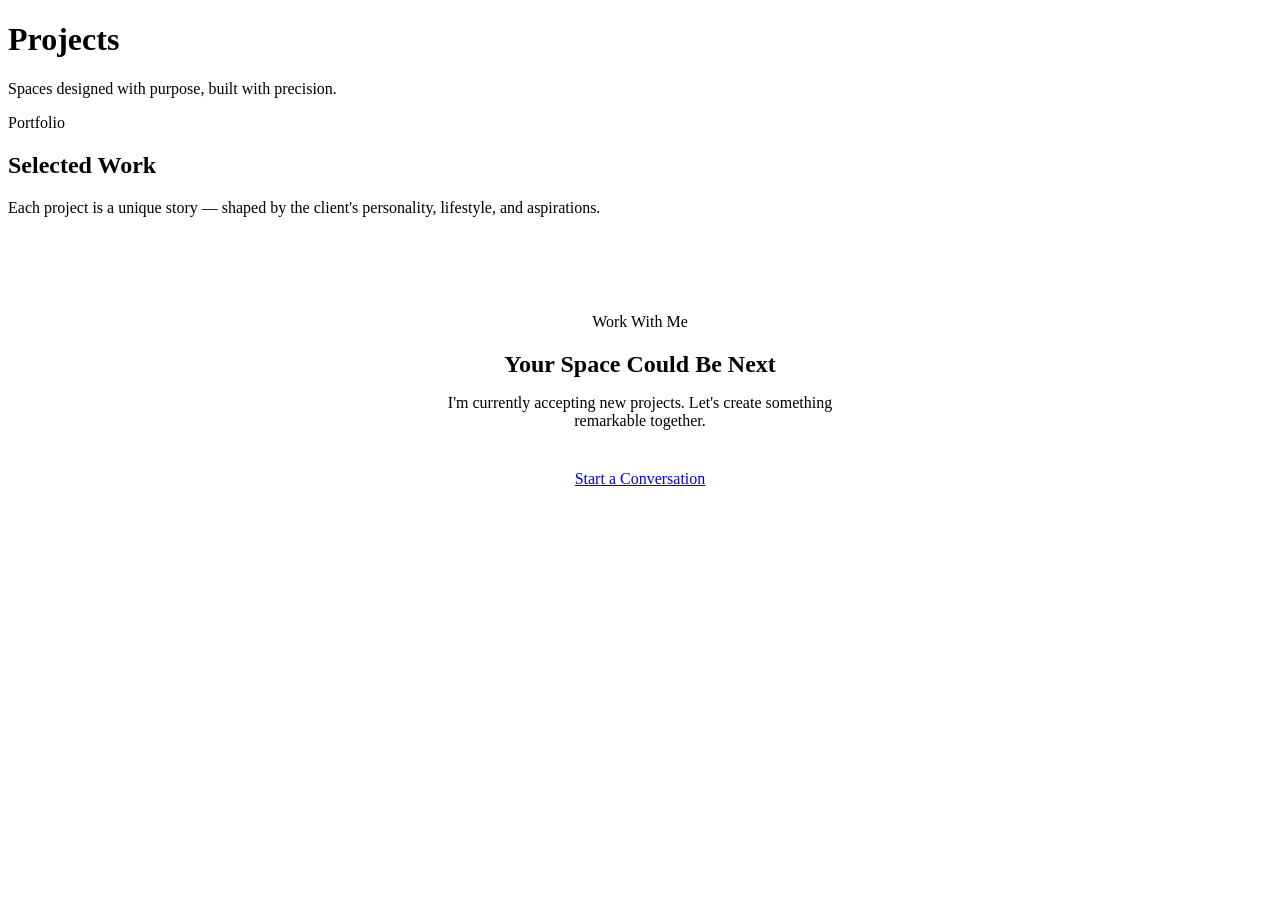
==== projects.html @ 5ec536ea "Add files via upload" ====
<!DOCTYPE html>
<html lang="en">
<head>
  <meta charset="UTF-8">
  <meta name="viewport" content="width=device-width, initial-scale=1.0">
  <title>Projects — Swati Deshpande Designs</title>
  <meta name="description" content="Browse Swati Deshpande's portfolio of residential, commercial, and architectural design projects in Pune and across India.">
  <link rel="stylesheet" href="css/style.css">
</head>
<body data-page="projects">

  <nav class="nav" id="site-nav"></nav>

  <div class="page-hero">
    <div class="container">
      <h1>Projects</h1>
      <p>Spaces designed with purpose, built with precision.</p>
    </div>
  </div>

  <section>
    <div class="container">
      <div class="section-header reveal">
        <span class="section-label">Portfolio</span>
        <h2>Selected Work</h2>
        <div class="divider"></div>
        <p>Each project is a unique story — shaped by the client's personality, lifestyle, and aspirations.</p>
      </div>

      <!-- Filter buttons rendered by JS -->
      <div class="filter-bar" id="filter-bar"></div>

      <!-- Project cards rendered by JS -->
      <div class="projects-grid" id="projects-grid"></div>
    </div>
  </section>

  <!-- COLLABORATION CTA -->
  <section style="background: var(--color-bg-alt); padding: 5rem 0; text-align:center;">
    <div class="container">
      <span class="section-label reveal">Work With Me</span>
      <h2 class="reveal" style="margin-bottom:1rem;">Your Space Could Be Next</h2>
      <p class="reveal" style="color:var(--color-text-mute); max-width:460px; margin:0 auto 2.5rem;">
        I'm currently accepting new projects. Let's create something remarkable together.
      </p>
      <a href="contact.html" class="btn btn-primary reveal">Start a Conversation</a>
    </div>
  </section>

  <footer id="site-footer"></footer>
  <div class="float-social" id="float-social"></div>

  <script src="js/config.js"></script>
  <script src="js/main.js"></script>
</body>
</html>
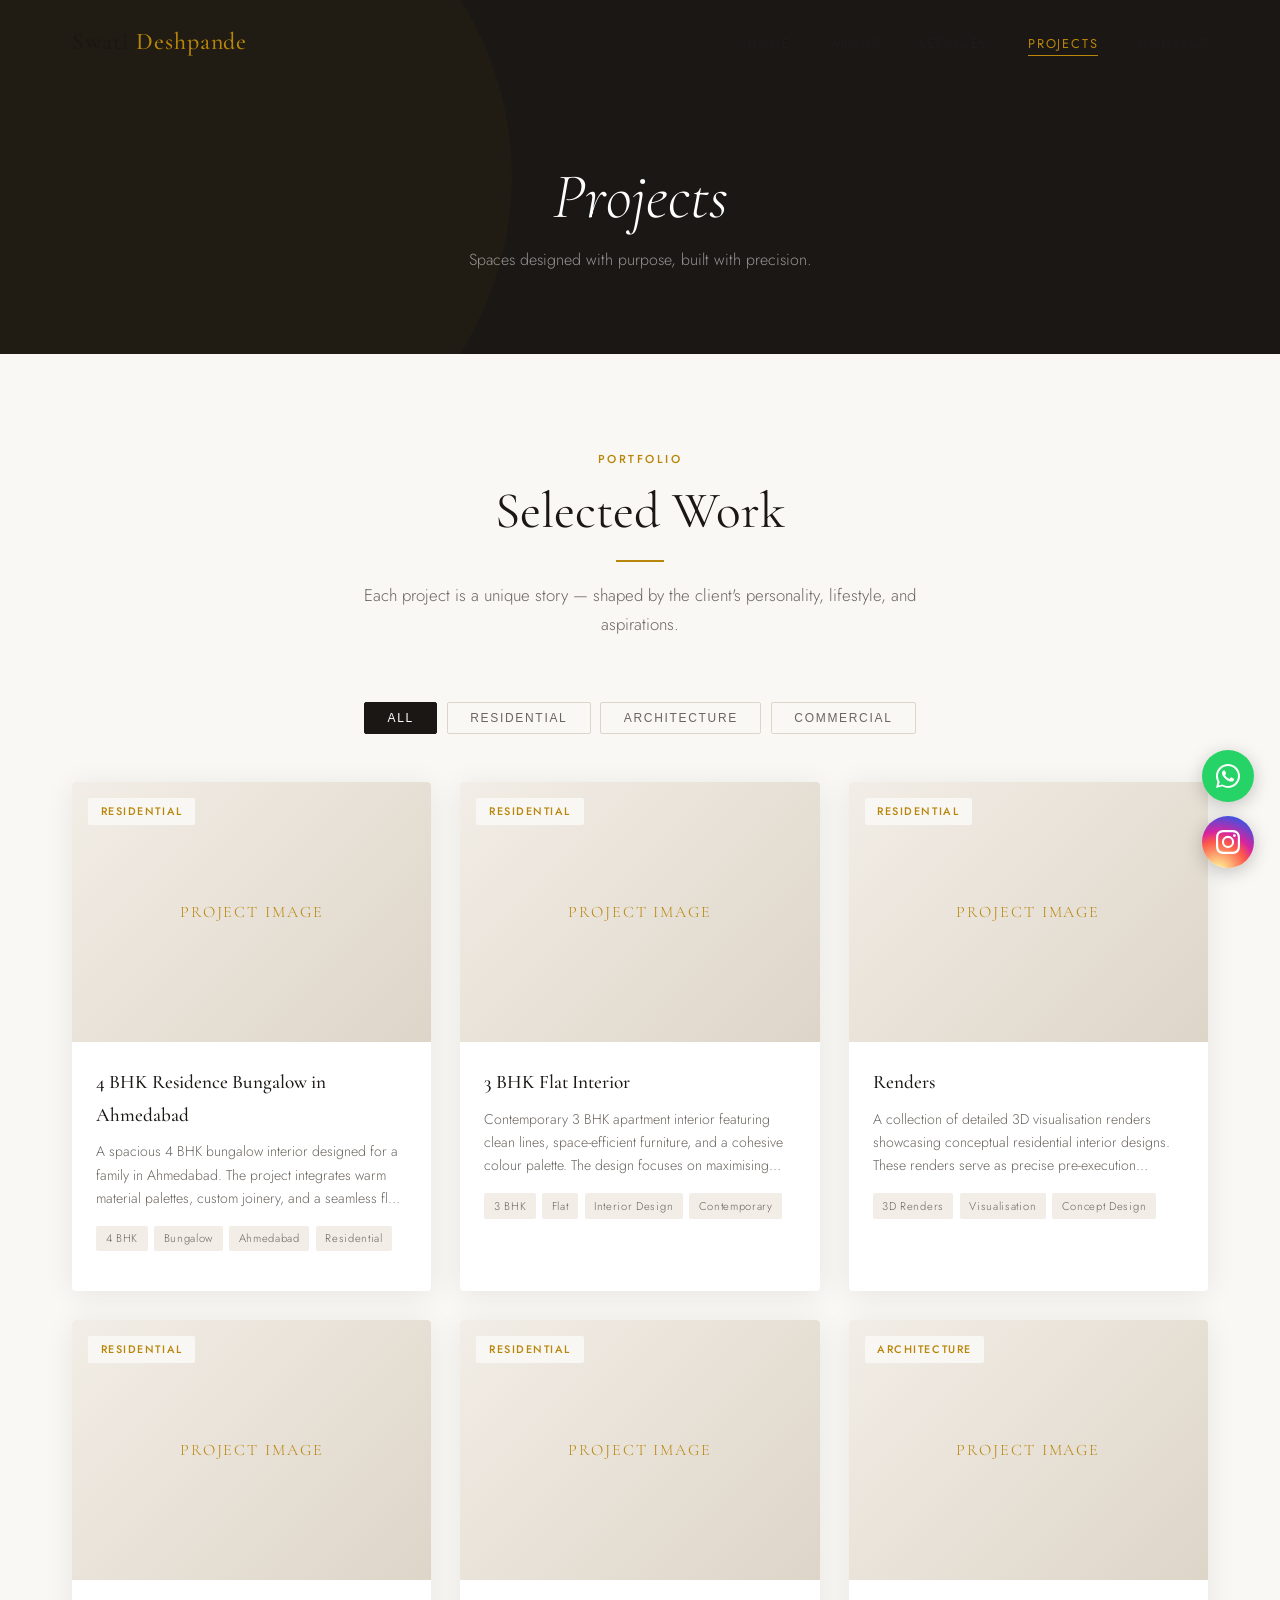
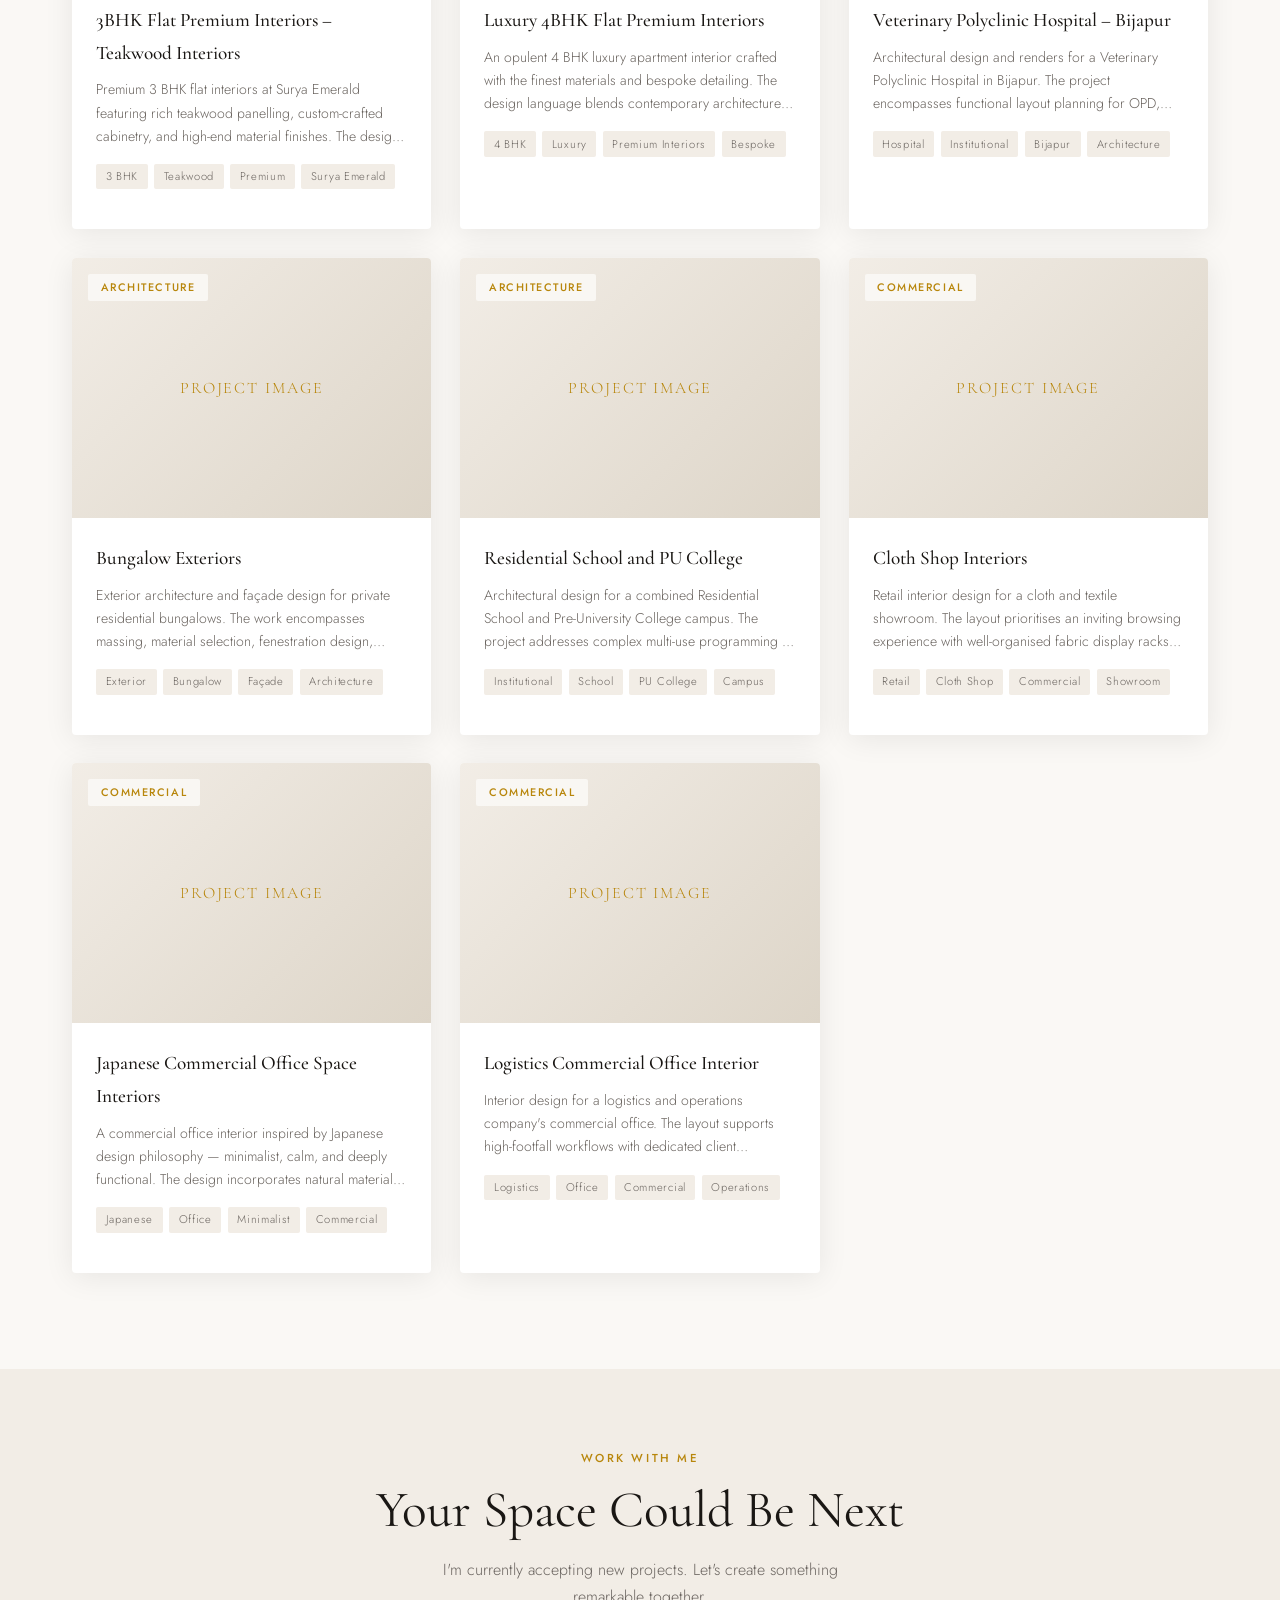
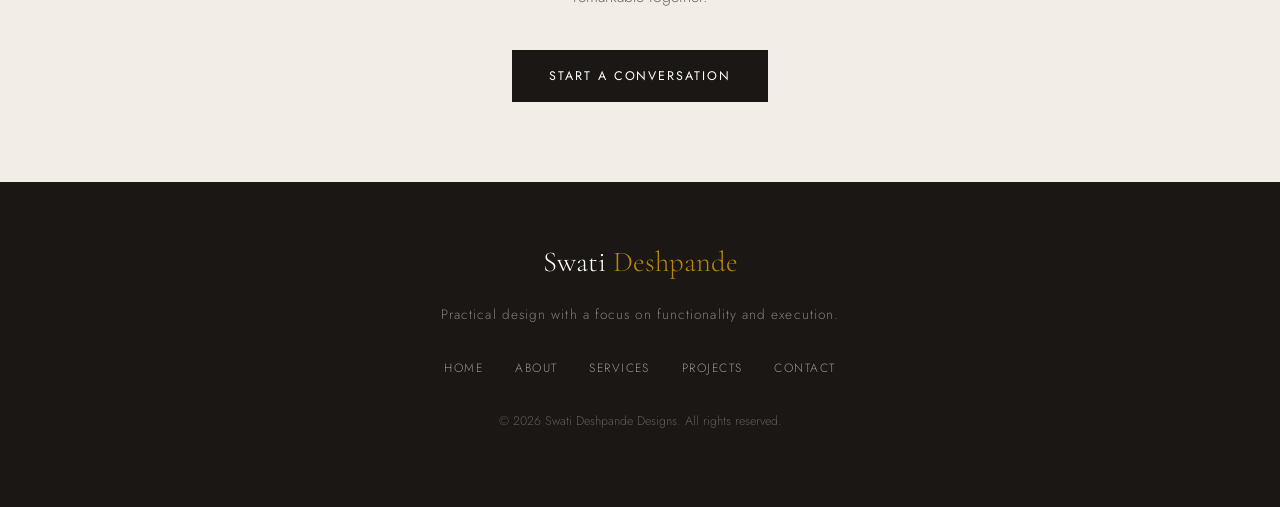
==== commit 5932d9a3: "Update projects.html" ====
--- a/projects.html
+++ b/projects.html
@@ -6,6 +6,201 @@
   <title>Projects — Swati Deshpande Designs</title>
   <meta name="description" content="Browse Swati Deshpande's portfolio of residential, commercial, and architectural design projects in Pune and across India.">
   <link rel="stylesheet" href="css/style.css">
+  <style>
+    /* ── PROJECT GRID ── */
+    .projects-grid {
+      display: grid;
+      grid-template-columns: repeat(auto-fill, minmax(330px, 1fr));
+      gap: 1.8rem;
+    }
+    .project-card {
+      background: var(--color-white);
+      border-radius: var(--radius);
+      overflow: hidden;
+      box-shadow: var(--shadow);
+      transition: transform 0.35s ease, box-shadow 0.35s ease;
+      cursor: pointer;
+    }
+    .project-card:hover { transform: translateY(-6px); box-shadow: var(--shadow-lg); }
+    .project-card__img-wrap { overflow: hidden; position: relative; }
+    .project-card__img {
+      width: 100%; height: 240px;
+      object-fit: cover;
+      transition: transform 0.5s ease;
+      display: block;
+    }
+    .project-card:hover .project-card__img { transform: scale(1.04); }
+    .project-card__img-placeholder {
+      width: 100%; height: 240px;
+      background: linear-gradient(135deg, var(--color-bg-alt) 0%, var(--color-border) 100%);
+      display: flex; align-items: center; justify-content: center;
+      font-family: var(--font-heading); font-size: 2rem;
+      color: var(--color-accent); letter-spacing: .12em; opacity: 0.5;
+    }
+    .project-card__category {
+      position: absolute; top: 1rem; left: 1rem;
+      background: rgba(250,248,245,0.95);
+      padding: .25rem .8rem;
+      font-size: .68rem; font-weight: 500; letter-spacing: .14em;
+      text-transform: uppercase; color: var(--color-accent); border-radius: 2px;
+    }
+    .project-card__count {
+      position: absolute; top: 1rem; right: 1rem;
+      background: rgba(26,23,20,0.75);
+      padding: .25rem .7rem;
+      font-size: .68rem; font-weight: 400; letter-spacing: .06em;
+      color: #fff; border-radius: 2px;
+    }
+    .project-card__body { padding: 1.5rem; }
+    .project-card__title {
+      font-family: var(--font-heading); font-size: 1.2rem;
+      font-weight: 500; margin-bottom: .55rem; color: var(--color-dark);
+    }
+    .project-card__desc {
+      font-size: .88rem; color: var(--color-text-mute);
+      line-height: 1.65; margin-bottom: 1rem;
+      display: -webkit-box; -webkit-line-clamp: 3;
+      -webkit-box-orient: vertical; overflow: hidden;
+    }
+    .project-card__tags { display: flex; gap: .4rem; flex-wrap: wrap; margin-bottom: 1rem; }
+    .tag {
+      font-size: .7rem; padding: .2rem .6rem;
+      background: var(--color-bg-alt); color: var(--color-text-mute);
+      border-radius: 2px; letter-spacing: .06em;
+    }
+    .project-card__cta {
+      display: inline-flex; align-items: center; gap: .4rem;
+      font-size: .72rem; font-weight: 500; letter-spacing: .12em;
+      text-transform: uppercase; color: var(--color-accent);
+    }
+    .project-card__cta::after { content: '→'; transition: transform .2s ease; }
+    .project-card:hover .project-card__cta::after { transform: translateX(4px); }
+
+    /* ── LIGHTBOX OVERLAY ── */
+    .lb-overlay {
+      display: none; position: fixed;
+      inset: 0; z-index: 9999;
+      background: rgba(10,8,6,0.96);
+      flex-direction: column;
+    }
+    .lb-overlay.open { display: flex; }
+
+    .lb-header {
+      display: flex; align-items: center; justify-content: space-between;
+      padding: 1rem 1.5rem;
+      border-bottom: 1px solid rgba(255,255,255,0.1);
+      flex-shrink: 0;
+    }
+    .lb-header-left { }
+    .lb-project-title {
+      font-family: var(--font-heading); font-size: 1.4rem;
+      font-weight: 400; font-style: italic; color: #fff;
+      margin: 0 0 .15rem;
+    }
+    .lb-counter { font-size: .75rem; color: rgba(255,255,255,.45); letter-spacing: .1em; }
+    .lb-close {
+      width: 42px; height: 42px; border-radius: 50%;
+      background: rgba(255,255,255,.08);
+      border: none; cursor: pointer; color: #fff; font-size: 1.2rem;
+      display: flex; align-items: center; justify-content: center;
+      transition: background .2s;
+    }
+    .lb-close:hover { background: rgba(255,255,255,.18); }
+
+    .lb-main {
+      flex: 1; display: flex; align-items: center; justify-content: center;
+      position: relative; overflow: hidden; min-height: 0;
+    }
+    .lb-img-wrap {
+      max-width: 90vw; max-height: 75vh;
+      display: flex; align-items: center; justify-content: center;
+    }
+    .lb-img-wrap img {
+      max-width: 100%; max-height: 75vh;
+      object-fit: contain; border-radius: 3px;
+    }
+    /* Placeholder for lightbox when no real image loads */
+    .lb-img-placeholder {
+      width: 700px; max-width: 85vw; height: 480px; max-height: 65vh;
+      background: linear-gradient(135deg, #2a2520 0%, #1a1714 100%);
+      border-radius: 4px;
+      display: flex; flex-direction: column;
+      align-items: center; justify-content: center;
+      color: var(--color-accent);
+    }
+    .lb-img-placeholder .plc-icon {
+      font-family: var(--font-heading); font-size: 5rem;
+      font-weight: 300; opacity: .3; margin-bottom: 1rem;
+    }
+    .lb-img-placeholder .plc-text {
+      font-size: .8rem; letter-spacing: .14em; text-transform: uppercase;
+      color: rgba(255,255,255,.3);
+    }
+
+    .lb-nav {
+      position: absolute; top: 50%; transform: translateY(-50%);
+      width: 48px; height: 48px; border-radius: 50%;
+      background: rgba(255,255,255,.1); border: none;
+      color: #fff; font-size: 1.1rem; cursor: pointer;
+      display: flex; align-items: center; justify-content: center;
+      transition: background .2s; z-index: 2;
+    }
+    .lb-nav:hover { background: rgba(255,255,255,.22); }
+    .lb-nav.lb-prev { left: 1rem; }
+    .lb-nav.lb-next { right: 1rem; }
+    .lb-nav:disabled { opacity: .25; cursor: default; }
+
+    .lb-thumbnails {
+      display: flex; gap: .5rem;
+      padding: 1rem 1.5rem;
+      overflow-x: auto; flex-shrink: 0;
+      border-top: 1px solid rgba(255,255,255,.08);
+      scrollbar-width: thin; scrollbar-color: rgba(255,255,255,.2) transparent;
+    }
+    .lb-thumb {
+      width: 64px; height: 48px; flex-shrink: 0;
+      object-fit: cover; border-radius: 2px;
+      opacity: .5; cursor: pointer;
+      transition: opacity .2s; border: 1.5px solid transparent;
+    }
+    .lb-thumb:hover { opacity: .8; }
+    .lb-thumb.active { opacity: 1; border-color: var(--color-accent); }
+    .lb-thumb-placeholder {
+      width: 64px; height: 48px; flex-shrink: 0;
+      background: #2a2520; border-radius: 2px;
+      opacity: .5; cursor: pointer;
+      display: flex; align-items: center; justify-content: center;
+      font-size: .55rem; color: rgba(255,255,255,.3);
+      letter-spacing: .06em; text-transform: uppercase;
+      border: 1.5px solid transparent;
+    }
+    .lb-thumb-placeholder.active { opacity: 1; border-color: var(--color-accent); }
+
+    .lb-info {
+      padding: .6rem 1.5rem 1rem;
+      flex-shrink: 0; border-top: 1px solid rgba(255,255,255,.08);
+    }
+    .lb-desc { font-size: .88rem; color: rgba(255,255,255,.55); line-height: 1.6; margin: 0; }
+
+    /* Filter bar */
+    .filter-bar { display: flex; gap: .6rem; flex-wrap: wrap; justify-content: center; margin-bottom: 3rem; }
+    .filter-btn {
+      padding: .5rem 1.4rem; font-size: .75rem; font-weight: 400;
+      letter-spacing: .14em; text-transform: uppercase;
+      border: 1px solid var(--color-border); background: transparent;
+      color: var(--color-text-mute); cursor: pointer;
+      transition: all var(--transition); border-radius: 2px;
+    }
+    .filter-btn:hover, .filter-btn.active {
+      background: var(--color-dark); border-color: var(--color-dark); color: var(--color-white);
+    }
+
+    @media (max-width: 700px) {
+      .lb-nav.lb-prev { left: .3rem; }
+      .lb-nav.lb-next { right: .3rem; }
+      .lb-project-title { font-size: 1.1rem; }
+    }
+  </style>
 </head>
 <body data-page="projects">
 
@@ -27,30 +222,192 @@
         <p>Each project is a unique story — shaped by the client's personality, lifestyle, and aspirations.</p>
       </div>
 
-      <!-- Filter buttons rendered by JS -->
       <div class="filter-bar" id="filter-bar"></div>
-
-      <!-- Project cards rendered by JS -->
       <div class="projects-grid" id="projects-grid"></div>
     </div>
   </section>
 
-  <!-- COLLABORATION CTA -->
   <section style="background: var(--color-bg-alt); padding: 5rem 0; text-align:center;">
     <div class="container">
       <span class="section-label reveal">Work With Me</span>
       <h2 class="reveal" style="margin-bottom:1rem;">Your Space Could Be Next</h2>
-      <p class="reveal" style="color:var(--color-text-mute); max-width:460px; margin:0 auto 2.5rem;">
+      <p class="reveal" style="color: var(--color-text-mute); max-width:460px; margin:0 auto 2.5rem;">
         I'm currently accepting new projects. Let's create something remarkable together.
       </p>
       <a href="contact.html" class="btn btn-primary reveal">Start a Conversation</a>
     </div>
   </section>
 
+  <!-- LIGHTBOX -->
+  <div class="lb-overlay" id="lb-overlay" role="dialog" aria-modal="true" aria-label="Project image gallery">
+    <div class="lb-header">
+      <div class="lb-header-left">
+        <p class="lb-project-title" id="lb-title"></p>
+        <p class="lb-counter" id="lb-counter"></p>
+      </div>
+      <button class="lb-close" id="lb-close" aria-label="Close gallery">✕</button>
+    </div>
+    <div class="lb-main">
+      <button class="lb-nav lb-prev" id="lb-prev" aria-label="Previous image">&#8592;</button>
+      <div class="lb-img-wrap" id="lb-img-wrap"></div>
+      <button class="lb-nav lb-next" id="lb-next" aria-label="Next image">&#8594;</button>
+    </div>
+    <div class="lb-thumbnails" id="lb-thumbs"></div>
+    <div class="lb-info">
+      <p class="lb-desc" id="lb-desc"></p>
+    </div>
+  </div>
+
   <footer id="site-footer"></footer>
   <div class="float-social" id="float-social"></div>
 
   <script src="js/config.js"></script>
   <script src="js/main.js"></script>
+  <script>
+  (function() {
+    // ── State ─────────────────────────────────────────────────────
+    let currentProject = null;
+    let currentIdx     = 0;
+
+    // ── Render projects grid ──────────────────────────────────────
+    function renderProjects(cat) {
+      const grid = document.getElementById('projects-grid');
+      const items = cat === 'All'
+        ? SITE.projects
+        : SITE.projects.filter(p => p.category === cat);
+
+      grid.innerHTML = items.map((p, i) => {
+        const coverPath = `images/projects/${p.folder}/${p.images[0]}`;
+        const count = p.images.length;
+        return `
+          <div class="project-card reveal" onclick="openLightbox(${SITE.projects.indexOf(p)})">
+            <div class="project-card__img-wrap">
+              <img class="project-card__img"
+                   src="${coverPath}"
+                   alt="${p.title}"
+                   loading="lazy"
+                   onerror="this.style.display='none';this.nextElementSibling.style.display='flex';">
+              <div class="project-card__img-placeholder" style="display:none;">SD</div>
+              <span class="project-card__category">${p.category}</span>
+              ${count > 1 ? `<span class="project-card__count">${count} photos</span>` : ''}
+            </div>
+            <div class="project-card__body">
+              <div class="project-card__title">${p.title}</div>
+              <p class="project-card__desc">${p.description}</p>
+              <div class="project-card__tags">${p.tags.map(t => `<span class="tag">${t}</span>`).join('')}</div>
+              <span class="project-card__cta">View Project</span>
+            </div>
+          </div>`;
+      }).join('');
+
+      // Re-init scroll reveal
+      if (typeof initScrollEffects === 'function') initScrollEffects();
+    }
+
+    // ── Filter bar ───────────────────────────────────────────────
+    const categories = ['All', 'Residential', 'Architecture', 'Commercial'];
+    const bar = document.getElementById('filter-bar');
+    bar.innerHTML = categories.map((c, i) =>
+      `<button class="filter-btn${i === 0 ? ' active' : ''}" data-cat="${c}">${c}</button>`
+    ).join('');
+    bar.addEventListener('click', e => {
+      const btn = e.target.closest('.filter-btn');
+      if (!btn) return;
+      bar.querySelectorAll('.filter-btn').forEach(b => b.classList.remove('active'));
+      btn.classList.add('active');
+      renderProjects(btn.dataset.cat);
+    });
+
+    renderProjects('All');
+
+    // ── Lightbox ─────────────────────────────────────────────────
+    window.openLightbox = function(projectIdx) {
+      currentProject = SITE.projects[projectIdx];
+      currentIdx     = 0;
+      renderLightbox();
+      document.getElementById('lb-overlay').classList.add('open');
+      document.body.style.overflow = 'hidden';
+    };
+
+    function renderLightbox() {
+      const p = currentProject;
+      document.getElementById('lb-title').textContent   = p.title;
+      document.getElementById('lb-desc').textContent    = p.description;
+      updateLightboxImage();
+      renderThumbnails();
+    }
+
+    function updateLightboxImage() {
+      const p    = currentProject;
+      const wrap = document.getElementById('lb-img-wrap');
+      const src  = `images/projects/${p.folder}/${p.images[currentIdx]}`;
+      const total = p.images.length;
+
+      document.getElementById('lb-counter').textContent =
+        `Image ${currentIdx + 1} of ${total}`;
+      document.getElementById('lb-prev').disabled = currentIdx === 0;
+      document.getElementById('lb-next').disabled = currentIdx === total - 1;
+
+      // Try loading the image; fall back to placeholder
+      wrap.innerHTML = `
+        <img src="${src}"
+             alt="${p.title} – image ${currentIdx + 1}"
+             onerror="this.style.display='none';document.getElementById('lb-placeholder').style.display='flex';">
+        <div id="lb-placeholder" class="lb-img-placeholder" style="display:none;">
+          <div class="plc-icon">SD</div>
+          <div class="plc-text">Place your image in<br>images/projects/${p.folder}/</div>
+        </div>`;
+
+      // Update thumbnail active state
+      document.querySelectorAll('.lb-thumb, .lb-thumb-placeholder').forEach((el, i) => {
+        el.classList.toggle('active', i === currentIdx);
+      });
+    }
+
+    function renderThumbnails() {
+      const p = currentProject;
+      const thumbsEl = document.getElementById('lb-thumbs');
+      thumbsEl.innerHTML = p.images.map((img, i) => {
+        const src = `images/projects/${p.folder}/${img}`;
+        return `<img class="lb-thumb${i === 0 ? ' active' : ''}"
+                     src="${src}"
+                     alt="Thumbnail ${i+1}"
+                     loading="lazy"
+                     onclick="jumpTo(${i})"
+                     onerror="this.outerHTML='<div class=\\'lb-thumb-placeholder${i === 0 ? ' active' : ''}\\' onclick=\\'jumpTo(${i})\\'>IMG ${i+1}</div>';">`;
+      }).join('');
+    }
+
+    window.jumpTo = function(idx) {
+      currentIdx = idx;
+      updateLightboxImage();
+    };
+
+    document.getElementById('lb-prev').addEventListener('click', () => {
+      if (currentIdx > 0) { currentIdx--; updateLightboxImage(); }
+    });
+    document.getElementById('lb-next').addEventListener('click', () => {
+      if (currentIdx < currentProject.images.length - 1) { currentIdx++; updateLightboxImage(); }
+    });
+    document.getElementById('lb-close').addEventListener('click', closeLightbox);
+    document.getElementById('lb-overlay').addEventListener('click', e => {
+      if (e.target === document.getElementById('lb-overlay')) closeLightbox();
+    });
+
+    function closeLightbox() {
+      document.getElementById('lb-overlay').classList.remove('open');
+      document.body.style.overflow = '';
+    }
+
+    // Keyboard navigation
+    document.addEventListener('keydown', e => {
+      if (!document.getElementById('lb-overlay').classList.contains('open')) return;
+      if (e.key === 'ArrowLeft')  document.getElementById('lb-prev').click();
+      if (e.key === 'ArrowRight') document.getElementById('lb-next').click();
+      if (e.key === 'Escape')     closeLightbox();
+    });
+
+  })();
+  </script>
 </body>
 </html>
--- a/css/style.css
+++ b/css/style.css
@@ -0,0 +1,775 @@
+
+/* ============================================================
+   SWATI DESHPANDE DESIGNS — STYLESHEET
+   ============================================================
+   To change colors: edit the CSS variables in :root below.
+   To change fonts: update the Google Fonts link in each HTML
+   file and update --font-heading / --font-body below.
+   ============================================================ */
+
+@import url('https://fonts.googleapis.com/css2?family=Cormorant+Garamond:ital,wght@0,300;0,400;0,500;0,600;1,300;1,400&family=Jost:wght@300;400;500&display=swap');
+
+/* ── CSS VARIABLES (edit these to retheme the site) ── */
+:root {
+  --color-bg:        #FAF8F5;
+  --color-bg-alt:    #F2EDE6;
+  --color-text:      #1C1C1C;
+  --color-text-mute: #6B6560;
+  --color-accent:    #B8860B;       /* gold */
+  --color-accent-lt: #D4A843;
+  --color-dark:      #1A1714;
+  --color-white:     #FFFFFF;
+  --color-border:    #DDD5C8;
+
+  --font-heading: 'Cormorant Garamond', Georgia, serif;
+  --font-body:    'Jost', sans-serif;
+
+  --max-width: 1200px;
+  --radius:    4px;
+  --transition: 0.3s ease;
+  --shadow:    0 4px 30px rgba(0,0,0,0.08);
+  --shadow-lg: 0 12px 50px rgba(0,0,0,0.14);
+}
+
+/* ── RESET & BASE ── */
+*, *::before, *::after { box-sizing: border-box; margin: 0; padding: 0; }
+
+html { scroll-behavior: smooth; }
+
+body {
+  font-family: var(--font-body);
+  background: var(--color-bg);
+  color: var(--color-text);
+  font-size: 16px;
+  line-height: 1.7;
+  font-weight: 300;
+  -webkit-font-smoothing: antialiased;
+}
+
+img { max-width: 100%; height: auto; display: block; }
+a   { color: inherit; text-decoration: none; }
+ul  { list-style: none; }
+
+/* ── TYPOGRAPHY ── */
+h1, h2, h3, h4 {
+  font-family: var(--font-heading);
+  font-weight: 400;
+  line-height: 1.15;
+  color: var(--color-dark);
+}
+h1 { font-size: clamp(2.6rem, 6vw, 5rem); }
+h2 { font-size: clamp(2rem, 4vw, 3.2rem); }
+h3 { font-size: clamp(1.3rem, 2.5vw, 1.8rem); }
+
+p { margin-bottom: 1.2rem; color: var(--color-text); }
+
+.section-label {
+  font-family: var(--font-body);
+  font-size: 0.72rem;
+  font-weight: 500;
+  letter-spacing: 0.22em;
+  text-transform: uppercase;
+  color: var(--color-accent);
+  margin-bottom: 0.8rem;
+  display: block;
+}
+
+/* ── LAYOUT ── */
+.container {
+  width: 100%;
+  max-width: var(--max-width);
+  margin: 0 auto;
+  padding: 0 2rem;
+}
+
+section { padding: 6rem 0; }
+
+/* ── NAVIGATION ── */
+.nav {
+  position: fixed;
+  top: 0; left: 0; right: 0;
+  z-index: 900;
+  padding: 1.4rem 0;
+  transition: background var(--transition), box-shadow var(--transition), padding var(--transition);
+}
+.nav.scrolled {
+  background: rgba(250,248,245,0.96);
+  box-shadow: 0 1px 20px rgba(0,0,0,0.08);
+  padding: 0.9rem 0;
+  backdrop-filter: blur(10px);
+}
+.nav__inner {
+  display: flex;
+  align-items: center;
+  justify-content: space-between;
+  max-width: var(--max-width);
+  margin: 0 auto;
+  padding: 0 2rem;
+}
+.nav__logo {
+  font-family: var(--font-heading);
+  font-size: 1.5rem;
+  font-weight: 500;
+  letter-spacing: 0.04em;
+  color: var(--color-dark);
+}
+.nav__logo span { color: var(--color-accent); }
+.nav__links {
+  display: flex;
+  gap: 2.5rem;
+  align-items: center;
+}
+.nav__links a {
+  font-size: 0.8rem;
+  font-weight: 400;
+  letter-spacing: 0.14em;
+  text-transform: uppercase;
+  color: var(--color-text);
+  position: relative;
+  transition: color var(--transition);
+}
+.nav__links a::after {
+  content: '';
+  position: absolute;
+  bottom: -3px; left: 0;
+  width: 0; height: 1px;
+  background: var(--color-accent);
+  transition: width var(--transition);
+}
+.nav__links a:hover, .nav__links a.active { color: var(--color-accent); }
+.nav__links a:hover::after, .nav__links a.active::after { width: 100%; }
+
+.nav__hamburger {
+  display: none;
+  flex-direction: column;
+  gap: 5px;
+  cursor: pointer;
+  padding: 4px;
+}
+.nav__hamburger span {
+  display: block;
+  width: 24px; height: 1.5px;
+  background: var(--color-dark);
+  transition: var(--transition);
+}
+
+/* ── BUTTONS ── */
+.btn {
+  display: inline-flex;
+  align-items: center;
+  gap: 0.5rem;
+  padding: 0.9rem 2.2rem;
+  font-family: var(--font-body);
+  font-size: 0.78rem;
+  font-weight: 400;
+  letter-spacing: 0.16em;
+  text-transform: uppercase;
+  border: 1px solid transparent;
+  cursor: pointer;
+  transition: all var(--transition);
+  text-decoration: none;
+}
+.btn-primary {
+  background: var(--color-dark);
+  color: var(--color-white);
+  border-color: var(--color-dark);
+}
+.btn-primary:hover {
+  background: var(--color-accent);
+  border-color: var(--color-accent);
+  color: var(--color-white);
+}
+.btn-outline {
+  background: transparent;
+  color: var(--color-dark);
+  border-color: var(--color-dark);
+}
+.btn-outline:hover {
+  background: var(--color-dark);
+  color: var(--color-white);
+}
+
+/* ── FLOATING SOCIAL BUTTONS ── */
+.float-social {
+  position: fixed;
+  bottom: 2rem;
+  right: 1.6rem;
+  z-index: 999;
+  display: flex;
+  flex-direction: column;
+  gap: 0.9rem;
+}
+.float-btn {
+  width: 52px; height: 52px;
+  border-radius: 50%;
+  display: flex;
+  align-items: center;
+  justify-content: center;
+  box-shadow: 0 4px 18px rgba(0,0,0,0.22);
+  transition: transform 0.25s ease, box-shadow 0.25s ease;
+  cursor: pointer;
+}
+.float-btn:hover {
+  transform: translateY(-4px) scale(1.07);
+  box-shadow: 0 8px 26px rgba(0,0,0,0.28);
+}
+.float-btn svg { width: 24px; height: 24px; }
+.float-whatsapp { background: #25D366; }
+.float-instagram { background: radial-gradient(circle at 30% 107%, #fdf497 0%, #fdf497 5%, #fd5949 45%, #d6249f 60%, #285AEB 90%); }
+
+/* ── HERO ── */
+.hero {
+  min-height: 100vh;
+  display: flex;
+  align-items: center;
+  padding-top: 5rem;
+  position: relative;
+  overflow: hidden;
+}
+.hero::before {
+  content: '';
+  position: absolute;
+  top: 0; right: 0;
+  width: 48%;
+  height: 100%;
+  background: var(--color-bg-alt);
+  clip-path: polygon(8% 0, 100% 0, 100% 100%, 0% 100%);
+}
+.hero__inner {
+  display: grid;
+  grid-template-columns: 1fr 1fr;
+  gap: 4rem;
+  align-items: center;
+  position: relative;
+  z-index: 2;
+}
+.hero__content { padding-right: 2rem; }
+.hero__eyebrow {
+  font-size: 0.72rem;
+  font-weight: 500;
+  letter-spacing: 0.28em;
+  text-transform: uppercase;
+  color: var(--color-accent);
+  margin-bottom: 1.2rem;
+  display: flex;
+  align-items: center;
+  gap: 0.8rem;
+}
+.hero__eyebrow::before {
+  content: '';
+  width: 36px; height: 1px;
+  background: var(--color-accent);
+}
+.hero__title {
+  font-size: clamp(2.8rem, 5vw, 4.6rem);
+  font-weight: 300;
+  font-style: italic;
+  line-height: 1.1;
+  margin-bottom: 1.5rem;
+  color: var(--color-dark);
+}
+.hero__title em {
+  font-style: normal;
+  font-weight: 500;
+  color: var(--color-accent);
+}
+.hero__text {
+  font-size: 1.05rem;
+  color: var(--color-text-mute);
+  max-width: 480px;
+  margin-bottom: 2.5rem;
+}
+.hero__actions { display: flex; gap: 1rem; flex-wrap: wrap; }
+.hero__stats {
+  display: flex;
+  gap: 3rem;
+  margin-top: 3.5rem;
+  padding-top: 2.5rem;
+  border-top: 1px solid var(--color-border);
+}
+.stat__number {
+  font-family: var(--font-heading);
+  font-size: 2.6rem;
+  font-weight: 400;
+  color: var(--color-dark);
+  line-height: 1;
+  margin-bottom: 0.25rem;
+}
+.stat__label {
+  font-size: 0.72rem;
+  letter-spacing: 0.12em;
+  text-transform: uppercase;
+  color: var(--color-text-mute);
+}
+.hero__image-wrap {
+  position: relative;
+  height: 620px;
+}
+.hero__image-main {
+  width: 90%;
+  height: 100%;
+  object-fit: cover;
+  object-position: center top;
+  border-radius: var(--radius);
+  box-shadow: var(--shadow-lg);
+}
+.hero__image-accent {
+  position: absolute;
+  bottom: -2rem;
+  left: -1.5rem;
+  width: 42%;
+  height: 200px;
+  object-fit: cover;
+  border-radius: var(--radius);
+  box-shadow: var(--shadow-lg);
+  border: 5px solid var(--color-bg);
+}
+/* placeholder for hero when no image */
+.hero__image-placeholder {
+  width: 90%;
+  height: 100%;
+  background: linear-gradient(145deg, var(--color-bg-alt) 0%, var(--color-border) 100%);
+  border-radius: var(--radius);
+  display: flex;
+  align-items: center;
+  justify-content: center;
+  font-family: var(--font-heading);
+  font-size: 8rem;
+  color: var(--color-accent);
+  font-weight: 300;
+  opacity: 0.4;
+  letter-spacing: 0.08em;
+}
+
+/* ── SECTION HEADERS ── */
+.section-header {
+  text-align: center;
+  max-width: 600px;
+  margin: 0 auto 4rem;
+}
+.section-header h2 { margin-bottom: 1rem; }
+.section-header p {
+  color: var(--color-text-mute);
+  font-size: 1.05rem;
+}
+.divider {
+  width: 48px; height: 2px;
+  background: var(--color-accent);
+  margin: 1.2rem auto;
+}
+
+/* ── SERVICES GRID ── */
+.services-grid {
+  display: grid;
+  grid-template-columns: repeat(auto-fill, minmax(280px, 1fr));
+  gap: 1.5px;
+  background: var(--color-border);
+  border: 1.5px solid var(--color-border);
+}
+.service-card {
+  background: var(--color-bg);
+  padding: 2.5rem 2rem;
+  transition: background var(--transition), transform var(--transition);
+  cursor: default;
+  position: relative;
+  overflow: hidden;
+}
+.service-card::before {
+  content: '';
+  position: absolute;
+  bottom: 0; left: 0;
+  width: 0; height: 2px;
+  background: var(--color-accent);
+  transition: width 0.4s ease;
+}
+.service-card:hover { background: var(--color-bg-alt); }
+.service-card:hover::before { width: 100%; }
+.service-card__icon {
+  font-size: 1.6rem;
+  margin-bottom: 1.2rem;
+  display: block;
+}
+.service-card__title {
+  font-family: var(--font-heading);
+  font-size: 1.25rem;
+  font-weight: 500;
+  margin-bottom: 0.7rem;
+  color: var(--color-dark);
+}
+.service-card__desc {
+  font-size: 0.9rem;
+  color: var(--color-text-mute);
+  line-height: 1.7;
+  margin: 0;
+}
+
+/* ── PROJECTS FILTER ── */
+.filter-bar {
+  display: flex;
+  gap: 0.6rem;
+  flex-wrap: wrap;
+  justify-content: center;
+  margin-bottom: 3rem;
+}
+.filter-btn {
+  padding: 0.5rem 1.4rem;
+  font-size: 0.75rem;
+  font-weight: 400;
+  letter-spacing: 0.14em;
+  text-transform: uppercase;
+  border: 1px solid var(--color-border);
+  background: transparent;
+  color: var(--color-text-mute);
+  cursor: pointer;
+  transition: all var(--transition);
+  border-radius: 2px;
+}
+.filter-btn:hover, .filter-btn.active {
+  background: var(--color-dark);
+  border-color: var(--color-dark);
+  color: var(--color-white);
+}
+
+/* ── PROJECTS GRID ── */
+.projects-grid {
+  display: grid;
+  grid-template-columns: repeat(auto-fill, minmax(340px, 1fr));
+  gap: 1.8rem;
+}
+.project-card {
+  background: var(--color-white);
+  border-radius: var(--radius);
+  overflow: hidden;
+  box-shadow: var(--shadow);
+  transition: transform 0.35s ease, box-shadow 0.35s ease;
+}
+.project-card:hover {
+  transform: translateY(-6px);
+  box-shadow: var(--shadow-lg);
+}
+.project-card__img {
+  width: 100%;
+  height: 260px;
+  object-fit: cover;
+  transition: transform 0.5s ease;
+}
+.project-card:hover .project-card__img { transform: scale(1.04); }
+.project-card__img-wrap { overflow: hidden; position: relative; }
+.project-card__category {
+  position: absolute;
+  top: 1rem; left: 1rem;
+  background: rgba(250,248,245,0.95);
+  padding: 0.25rem 0.8rem;
+  font-size: 0.68rem;
+  font-weight: 500;
+  letter-spacing: 0.14em;
+  text-transform: uppercase;
+  color: var(--color-accent);
+  border-radius: 2px;
+}
+.project-card__body { padding: 1.6rem; }
+.project-card__title {
+  font-family: var(--font-heading);
+  font-size: 1.25rem;
+  font-weight: 500;
+  margin-bottom: 0.6rem;
+  color: var(--color-dark);
+}
+.project-card__desc {
+  font-size: 0.88rem;
+  color: var(--color-text-mute);
+  line-height: 1.65;
+  margin-bottom: 1rem;
+}
+.project-card__tags {
+  display: flex;
+  gap: 0.4rem;
+  flex-wrap: wrap;
+}
+.tag {
+  font-size: 0.7rem;
+  padding: 0.2rem 0.6rem;
+  background: var(--color-bg-alt);
+  color: var(--color-text-mute);
+  border-radius: 2px;
+  letter-spacing: 0.06em;
+}
+
+/* ── ABOUT PAGE ── */
+.about-grid {
+  display: grid;
+  grid-template-columns: 1fr 1fr;
+  gap: 6rem;
+  align-items: start;
+}
+.about-image-wrap { position: relative; }
+.about-image-main {
+  width: 100%;
+  aspect-ratio: 3/4;
+  object-fit: cover;
+  object-position: top center;
+  border-radius: var(--radius);
+  box-shadow: var(--shadow-lg);
+}
+.about-image-placeholder {
+  width: 100%;
+  aspect-ratio: 3/4;
+  background: linear-gradient(145deg, var(--color-bg-alt) 0%, var(--color-border) 100%);
+  border-radius: var(--radius);
+  display: flex;
+  align-items: center;
+  justify-content: center;
+  font-family: var(--font-heading);
+  font-size: 6rem;
+  color: var(--color-accent);
+  opacity: 0.4;
+}
+.about-image-badge {
+  position: absolute;
+  bottom: -1.5rem;
+  right: -1.5rem;
+  background: var(--color-dark);
+  color: var(--color-white);
+  padding: 1.6rem;
+  text-align: center;
+  border-radius: var(--radius);
+}
+.badge-number {
+  font-family: var(--font-heading);
+  font-size: 2.8rem;
+  font-weight: 400;
+  display: block;
+  line-height: 1;
+}
+.badge-label {
+  font-size: 0.7rem;
+  letter-spacing: 0.12em;
+  text-transform: uppercase;
+  opacity: 0.7;
+  margin-top: 0.3rem;
+  display: block;
+}
+.about-quote {
+  font-family: var(--font-heading);
+  font-size: 1.6rem;
+  font-style: italic;
+  font-weight: 300;
+  color: var(--color-dark);
+  line-height: 1.5;
+  padding: 2rem 0 2rem 2rem;
+  border-left: 3px solid var(--color-accent);
+  margin: 2.5rem 0;
+}
+.expertise-list {
+  display: grid;
+  grid-template-columns: 1fr 1fr;
+  gap: 0.6rem;
+  margin-top: 1.5rem;
+}
+.expertise-item {
+  display: flex;
+  align-items: center;
+  gap: 0.6rem;
+  font-size: 0.88rem;
+  color: var(--color-text-mute);
+}
+.expertise-item::before {
+  content: '';
+  width: 16px; height: 1px;
+  background: var(--color-accent);
+  flex-shrink: 0;
+}
+
+/* ── CONTACT PAGE ── */
+.contact-grid {
+  display: grid;
+  grid-template-columns: 1fr 1.5fr;
+  gap: 5rem;
+  align-items: start;
+}
+.contact-info h3 {
+  margin-bottom: 2rem;
+  font-size: 1.5rem;
+}
+.contact-detail {
+  display: flex;
+  align-items: flex-start;
+  gap: 1rem;
+  padding: 1.2rem 0;
+  border-bottom: 1px solid var(--color-border);
+}
+.contact-detail:first-of-type { border-top: 1px solid var(--color-border); }
+.contact-detail__icon {
+  width: 40px; height: 40px;
+  background: var(--color-bg-alt);
+  border-radius: 50%;
+  display: flex;
+  align-items: center;
+  justify-content: center;
+  font-size: 1rem;
+  flex-shrink: 0;
+}
+.contact-detail__label {
+  font-size: 0.7rem;
+  letter-spacing: 0.12em;
+  text-transform: uppercase;
+  color: var(--color-text-mute);
+  margin-bottom: 0.2rem;
+}
+.contact-detail__value {
+  font-size: 0.95rem;
+  color: var(--color-dark);
+  font-weight: 400;
+}
+.contact-detail__value a:hover { color: var(--color-accent); }
+
+/* ── FORM ── */
+.contact-form { background: var(--color-white); padding: 3rem; border-radius: var(--radius); box-shadow: var(--shadow); }
+.form-row { display: grid; grid-template-columns: 1fr 1fr; gap: 1.2rem; }
+.form-group { margin-bottom: 1.4rem; }
+.form-group label {
+  display: block;
+  font-size: 0.72rem;
+  letter-spacing: 0.14em;
+  text-transform: uppercase;
+  color: var(--color-text-mute);
+  margin-bottom: 0.5rem;
+}
+.form-group input,
+.form-group select,
+.form-group textarea {
+  width: 100%;
+  padding: 0.85rem 1rem;
+  font-family: var(--font-body);
+  font-size: 0.95rem;
+  font-weight: 300;
+  color: var(--color-dark);
+  background: var(--color-bg);
+  border: 1px solid var(--color-border);
+  border-radius: var(--radius);
+  outline: none;
+  transition: border-color var(--transition);
+  appearance: none;
+}
+.form-group input:focus,
+.form-group select:focus,
+.form-group textarea:focus {
+  border-color: var(--color-accent);
+}
+.form-group textarea { resize: vertical; min-height: 130px; }
+.form-success {
+  display: none;
+  background: #f0fdf4;
+  border: 1px solid #86efac;
+  color: #166534;
+  padding: 1rem 1.2rem;
+  border-radius: var(--radius);
+  font-size: 0.9rem;
+  margin-top: 1rem;
+}
+.form-success.show { display: block; }
+
+/* ── FOOTER ── */
+footer {
+  background: var(--color-dark);
+  color: rgba(255,255,255,0.65);
+  padding: 3.5rem 0;
+  text-align: center;
+}
+.footer__logo {
+  font-family: var(--font-heading);
+  font-size: 1.8rem;
+  color: var(--color-white);
+  margin-bottom: 1rem;
+}
+.footer__logo span { color: var(--color-accent); }
+.footer__tagline {
+  font-size: 0.85rem;
+  letter-spacing: 0.08em;
+  margin-bottom: 2rem;
+  color: rgba(255,255,255,0.45);
+}
+.footer__nav {
+  display: flex;
+  gap: 2rem;
+  justify-content: center;
+  margin-bottom: 2rem;
+}
+.footer__nav a {
+  font-size: 0.75rem;
+  letter-spacing: 0.12em;
+  text-transform: uppercase;
+  color: rgba(255,255,255,0.55);
+  transition: color var(--transition);
+}
+.footer__nav a:hover { color: var(--color-accent); }
+.footer__copy { font-size: 0.78rem; color: rgba(255,255,255,0.3); }
+
+/* ── PAGE HERO (inner pages) ── */
+.page-hero {
+  background: var(--color-dark);
+  padding: 10rem 0 5rem;
+  text-align: center;
+  position: relative;
+  overflow: hidden;
+}
+.page-hero::before {
+  content: '';
+  position: absolute;
+  top: -50%; left: -20%;
+  width: 60%; height: 200%;
+  background: var(--color-accent);
+  opacity: 0.04;
+  border-radius: 50%;
+}
+.page-hero h1 {
+  color: var(--color-white);
+  font-size: clamp(2.5rem, 5vw, 4rem);
+  font-weight: 300;
+  font-style: italic;
+  margin-bottom: 0.8rem;
+}
+.page-hero p {
+  color: rgba(255,255,255,0.55);
+  max-width: 520px;
+  margin: 0 auto;
+  font-size: 1rem;
+}
+
+/* ── SCROLL ANIMATIONS ── */
+.reveal {
+  opacity: 0;
+  transform: translateY(28px);
+  transition: opacity 0.7s ease, transform 0.7s ease;
+}
+.reveal.visible {
+  opacity: 1;
+  transform: translateY(0);
+}
+
+/* ── RESPONSIVE ── */
+@media (max-width: 900px) {
+  .hero__inner        { grid-template-columns: 1fr; }
+  .hero::before       { display: none; }
+  .hero__content      { padding-right: 0; }
+  .hero__image-wrap   { height: 400px; }
+  .hero__image-main   { width: 100%; }
+  .about-grid         { grid-template-columns: 1fr; gap: 3rem; }
+  .about-image-badge  { right: 0; }
+  .contact-grid       { grid-template-columns: 1fr; gap: 3rem; }
+  .form-row           { grid-template-columns: 1fr; }
+  section             { padding: 4rem 0; }
+}
+
+@media (max-width: 700px) {
+  .nav__links         { display: none; flex-direction: column; gap: 1.5rem; position: fixed; top: 0; right: 0; height: 100vh; width: 70vw; background: var(--color-bg); padding: 6rem 2rem 2rem; box-shadow: -8px 0 30px rgba(0,0,0,0.1); z-index: 850; }
+  .nav__links.open    { display: flex; }
+  .nav__hamburger     { display: flex; z-index: 860; }
+  .hero__stats        { gap: 2rem; flex-wrap: wrap; }
+  .expertise-list     { grid-template-columns: 1fr; }
+  .footer__nav        { flex-wrap: wrap; gap: 1rem; }
+  .projects-grid      { grid-template-columns: 1fr; }
+  .contact-form       { padding: 2rem 1.5rem; }
+  .float-social       { bottom: 1.2rem; right: 1rem; }
+  .float-btn          { width: 46px; height: 46px; }
+}
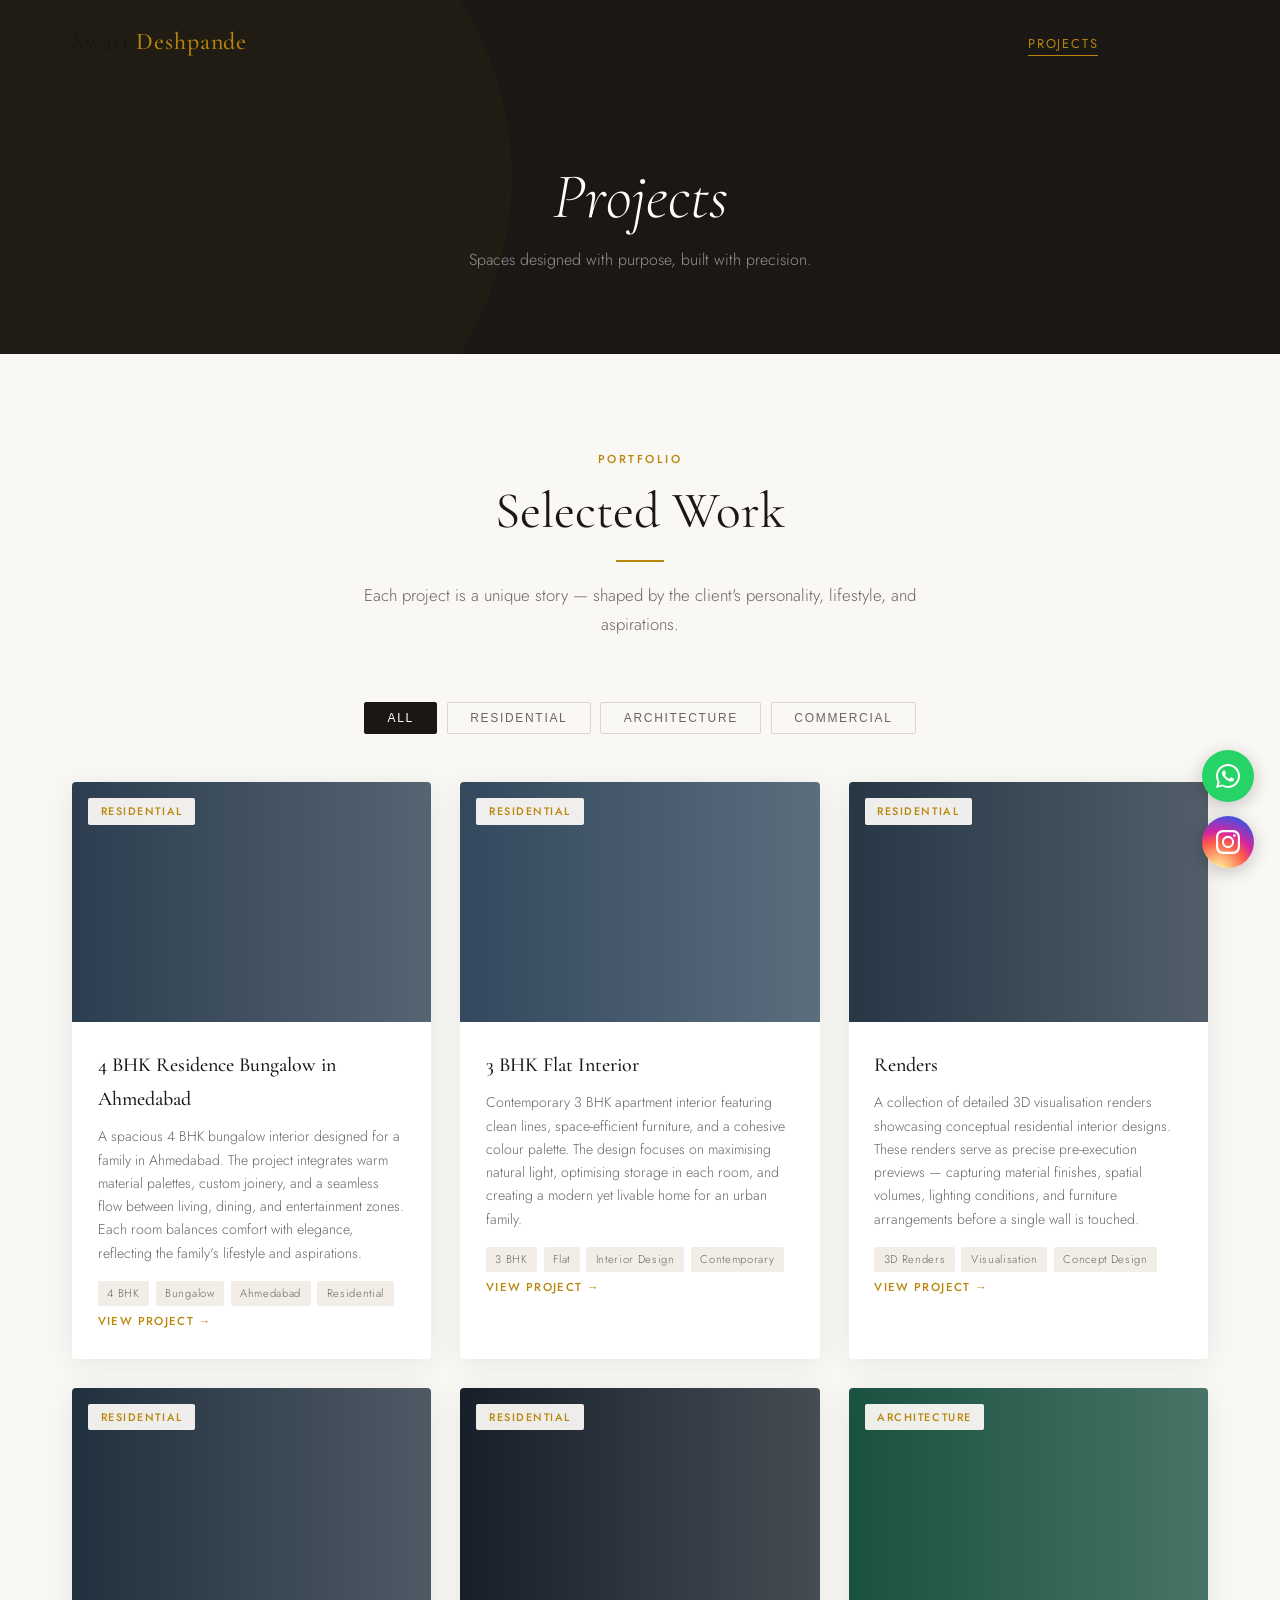
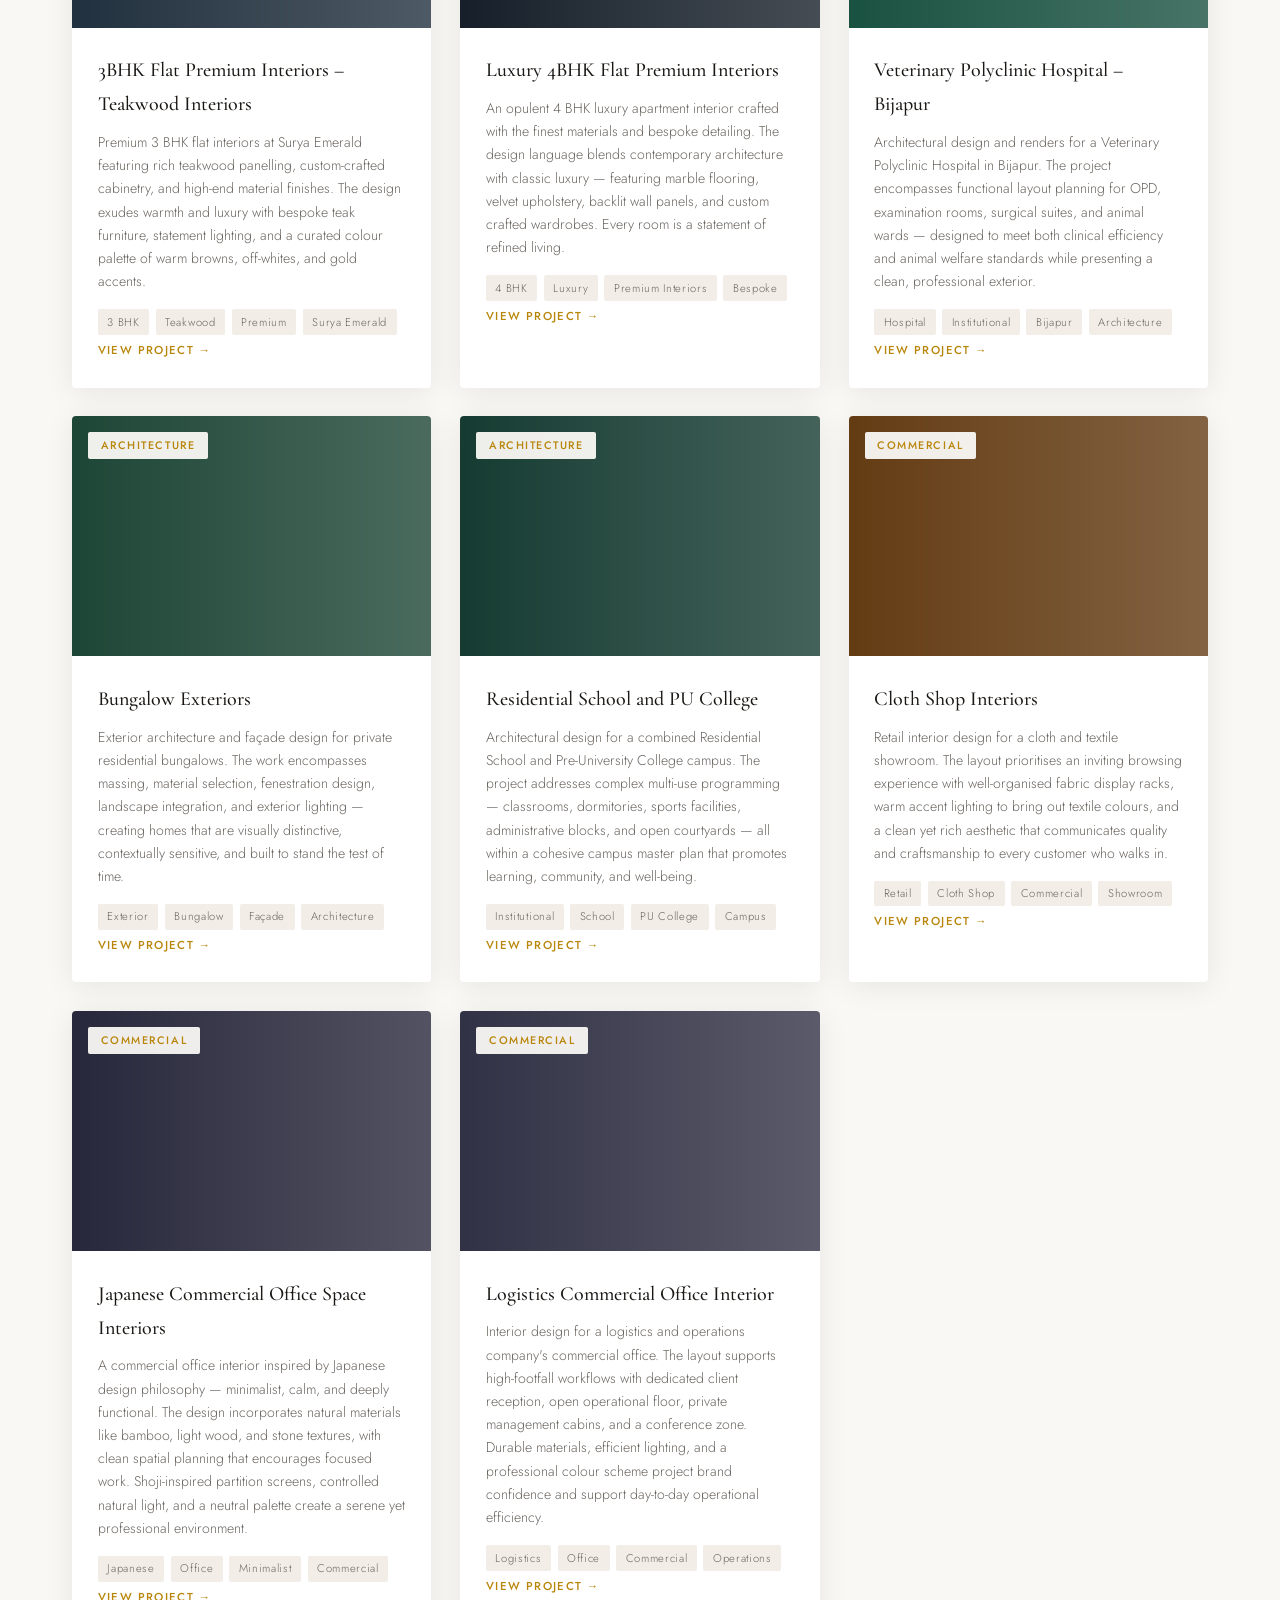
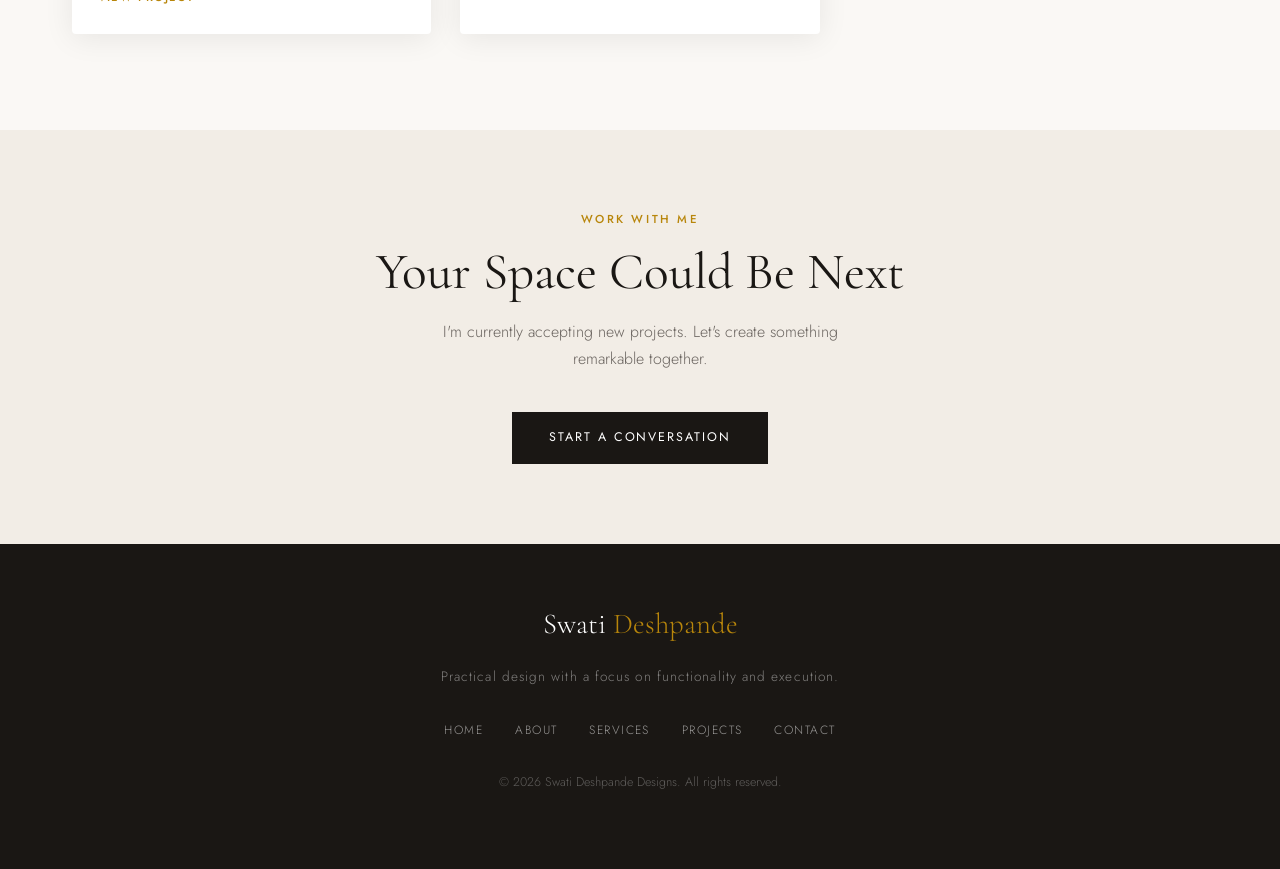
==== commit 1794b049: "Update projects.html" ====
--- a/projects.html
+++ b/projects.html
@@ -7,198 +7,115 @@
   <meta name="description" content="Browse Swati Deshpande's portfolio of residential, commercial, and architectural design projects in Pune and across India.">
   <link rel="stylesheet" href="css/style.css">
   <style>
-    /* ── PROJECT GRID ── */
-    .projects-grid {
-      display: grid;
-      grid-template-columns: repeat(auto-fill, minmax(330px, 1fr));
-      gap: 1.8rem;
-    }
-    .project-card {
-      background: var(--color-white);
-      border-radius: var(--radius);
-      overflow: hidden;
-      box-shadow: var(--shadow);
-      transition: transform 0.35s ease, box-shadow 0.35s ease;
-      cursor: pointer;
-    }
-    .project-card:hover { transform: translateY(-6px); box-shadow: var(--shadow-lg); }
-    .project-card__img-wrap { overflow: hidden; position: relative; }
+    /* ── PROJECT CARD EXTRAS ── */
+    .project-card { cursor: pointer; }
     .project-card__img {
-      width: 100%; height: 240px;
-      object-fit: cover;
-      transition: transform 0.5s ease;
-      display: block;
+      width: 100%; height: 240px; object-fit: cover;
+      transition: transform 0.5s ease; display: block;
     }
     .project-card:hover .project-card__img { transform: scale(1.04); }
-    .project-card__img-placeholder {
-      width: 100%; height: 240px;
-      background: linear-gradient(135deg, var(--color-bg-alt) 0%, var(--color-border) 100%);
-      display: flex; align-items: center; justify-content: center;
-      font-family: var(--font-heading); font-size: 2rem;
-      color: var(--color-accent); letter-spacing: .12em; opacity: 0.5;
-    }
-    .project-card__category {
-      position: absolute; top: 1rem; left: 1rem;
-      background: rgba(250,248,245,0.95);
-      padding: .25rem .8rem;
-      font-size: .68rem; font-weight: 500; letter-spacing: .14em;
-      text-transform: uppercase; color: var(--color-accent); border-radius: 2px;
-    }
-    .project-card__count {
-      position: absolute; top: 1rem; right: 1rem;
-      background: rgba(26,23,20,0.75);
-      padding: .25rem .7rem;
-      font-size: .68rem; font-weight: 400; letter-spacing: .06em;
-      color: #fff; border-radius: 2px;
-    }
-    .project-card__body { padding: 1.5rem; }
-    .project-card__title {
-      font-family: var(--font-heading); font-size: 1.2rem;
-      font-weight: 500; margin-bottom: .55rem; color: var(--color-dark);
-    }
-    .project-card__desc {
-      font-size: .88rem; color: var(--color-text-mute);
-      line-height: 1.65; margin-bottom: 1rem;
-      display: -webkit-box; -webkit-line-clamp: 3;
-      -webkit-box-orient: vertical; overflow: hidden;
-    }
-    .project-card__tags { display: flex; gap: .4rem; flex-wrap: wrap; margin-bottom: 1rem; }
-    .tag {
-      font-size: .7rem; padding: .2rem .6rem;
-      background: var(--color-bg-alt); color: var(--color-text-mute);
-      border-radius: 2px; letter-spacing: .06em;
-    }
     .project-card__cta {
       display: inline-flex; align-items: center; gap: .4rem;
       font-size: .72rem; font-weight: 500; letter-spacing: .12em;
       text-transform: uppercase; color: var(--color-accent);
     }
-    .project-card__cta::after { content: '→'; transition: transform .2s ease; }
-    .project-card:hover .project-card__cta::after { transform: translateX(4px); }
-
-    /* ── LIGHTBOX OVERLAY ── */
-    .lb-overlay {
-      display: none; position: fixed;
-      inset: 0; z-index: 9999;
-      background: rgba(10,8,6,0.96);
-      flex-direction: column;
-    }
-    .lb-overlay.open { display: flex; }
+    .project-card:hover .project-card__cta { text-decoration: underline; }
+
+    /* ── LIGHTBOX ── */
+    #lb-overlay {
+      display: none; position: fixed; inset: 0; z-index: 9999;
+      background: rgba(10,8,6,0.96); flex-direction: column;
+    }
+    #lb-overlay.lb-open { display: flex; }
 
     .lb-header {
       display: flex; align-items: center; justify-content: space-between;
-      padding: 1rem 1.5rem;
+      padding: 1rem 1.5rem; flex-shrink: 0;
       border-bottom: 1px solid rgba(255,255,255,0.1);
-      flex-shrink: 0;
-    }
-    .lb-header-left { }
-    .lb-project-title {
-      font-family: var(--font-heading); font-size: 1.4rem;
-      font-weight: 400; font-style: italic; color: #fff;
-      margin: 0 0 .15rem;
-    }
-    .lb-counter { font-size: .75rem; color: rgba(255,255,255,.45); letter-spacing: .1em; }
-    .lb-close {
-      width: 42px; height: 42px; border-radius: 50%;
-      background: rgba(255,255,255,.08);
-      border: none; cursor: pointer; color: #fff; font-size: 1.2rem;
-      display: flex; align-items: center; justify-content: center;
-      transition: background .2s;
-    }
-    .lb-close:hover { background: rgba(255,255,255,.18); }
-
-    .lb-main {
+    }
+    .lb-title {
+      font-family: var(--font-heading); font-size: 1.35rem;
+      font-weight: 400; font-style: italic; color: #fff; margin: 0 0 .15rem;
+    }
+    .lb-counter { font-size: .75rem; color: rgba(255,255,255,.4); letter-spacing: .1em; margin: 0; }
+    .lb-close-btn {
+      width: 44px; height: 44px; border-radius: 50%;
+      background: rgba(255,255,255,.12); border: none;
+      cursor: pointer; color: #fff; font-size: 1.3rem;
+      display: flex; align-items: center; justify-content: center;
+      transition: background .2s; flex-shrink: 0;
+    }
+    .lb-close-btn:hover { background: rgba(255,255,255,.25); }
+
+    .lb-stage {
       flex: 1; display: flex; align-items: center; justify-content: center;
       position: relative; overflow: hidden; min-height: 0;
     }
-    .lb-img-wrap {
-      max-width: 90vw; max-height: 75vh;
-      display: flex; align-items: center; justify-content: center;
-    }
-    .lb-img-wrap img {
-      max-width: 100%; max-height: 75vh;
-      object-fit: contain; border-radius: 3px;
-    }
-    /* Placeholder for lightbox when no real image loads */
-    .lb-img-placeholder {
-      width: 700px; max-width: 85vw; height: 480px; max-height: 65vh;
+    .lb-img-box {
+      max-width: 90vw; max-height: 72vh;
+      display: flex; align-items: center; justify-content: center;
+    }
+    .lb-img-box img {
+      max-width: 100%; max-height: 72vh; object-fit: contain; border-radius: 3px;
+    }
+    .lb-img-fallback {
+      width: 640px; max-width: 80vw; height: 420px; max-height: 60vh;
       background: linear-gradient(135deg, #2a2520 0%, #1a1714 100%);
-      border-radius: 4px;
-      display: flex; flex-direction: column;
-      align-items: center; justify-content: center;
-      color: var(--color-accent);
-    }
-    .lb-img-placeholder .plc-icon {
+      border-radius: 4px; display: flex; flex-direction: column;
+      align-items: center; justify-content: center; gap: 1rem;
+    }
+    .lb-img-fallback .lb-sd {
       font-family: var(--font-heading); font-size: 5rem;
-      font-weight: 300; opacity: .3; margin-bottom: 1rem;
-    }
-    .lb-img-placeholder .plc-text {
-      font-size: .8rem; letter-spacing: .14em; text-transform: uppercase;
-      color: rgba(255,255,255,.3);
-    }
-
-    .lb-nav {
+      color: var(--color-accent); opacity: .2; line-height: 1;
+    }
+    .lb-img-fallback .lb-hint {
+      font-size: .78rem; letter-spacing: .14em; text-transform: uppercase;
+      color: rgba(255,255,255,.25); text-align: center; line-height: 1.8;
+    }
+
+    .lb-arrow {
       position: absolute; top: 50%; transform: translateY(-50%);
-      width: 48px; height: 48px; border-radius: 50%;
+      width: 50px; height: 50px; border-radius: 50%;
       background: rgba(255,255,255,.1); border: none;
-      color: #fff; font-size: 1.1rem; cursor: pointer;
+      color: #fff; font-size: 1.3rem; cursor: pointer;
       display: flex; align-items: center; justify-content: center;
       transition: background .2s; z-index: 2;
     }
-    .lb-nav:hover { background: rgba(255,255,255,.22); }
-    .lb-nav.lb-prev { left: 1rem; }
-    .lb-nav.lb-next { right: 1rem; }
-    .lb-nav:disabled { opacity: .25; cursor: default; }
-
-    .lb-thumbnails {
-      display: flex; gap: .5rem;
-      padding: 1rem 1.5rem;
+    .lb-arrow:hover { background: rgba(255,255,255,.22); }
+    .lb-arrow:disabled { opacity: .18; pointer-events: none; }
+    #lb-prev { left: 1rem; }
+    #lb-next { right: 1rem; }
+
+    .lb-thumbs {
+      display: flex; gap: .5rem; padding: .9rem 1.5rem;
       overflow-x: auto; flex-shrink: 0;
       border-top: 1px solid rgba(255,255,255,.08);
       scrollbar-width: thin; scrollbar-color: rgba(255,255,255,.2) transparent;
     }
     .lb-thumb {
-      width: 64px; height: 48px; flex-shrink: 0;
-      object-fit: cover; border-radius: 2px;
-      opacity: .5; cursor: pointer;
-      transition: opacity .2s; border: 1.5px solid transparent;
-    }
-    .lb-thumb:hover { opacity: .8; }
+      width: 68px; height: 50px; flex-shrink: 0; object-fit: cover;
+      border-radius: 2px; cursor: pointer; opacity: .45;
+      border: 2px solid transparent; transition: opacity .2s, border-color .2s;
+    }
+    .lb-thumb:hover { opacity: .78; }
     .lb-thumb.active { opacity: 1; border-color: var(--color-accent); }
-    .lb-thumb-placeholder {
-      width: 64px; height: 48px; flex-shrink: 0;
-      background: #2a2520; border-radius: 2px;
-      opacity: .5; cursor: pointer;
-      display: flex; align-items: center; justify-content: center;
-      font-size: .55rem; color: rgba(255,255,255,.3);
-      letter-spacing: .06em; text-transform: uppercase;
-      border: 1.5px solid transparent;
-    }
-    .lb-thumb-placeholder.active { opacity: 1; border-color: var(--color-accent); }
-
-    .lb-info {
-      padding: .6rem 1.5rem 1rem;
-      flex-shrink: 0; border-top: 1px solid rgba(255,255,255,.08);
-    }
-    .lb-desc { font-size: .88rem; color: rgba(255,255,255,.55); line-height: 1.6; margin: 0; }
-
-    /* Filter bar */
-    .filter-bar { display: flex; gap: .6rem; flex-wrap: wrap; justify-content: center; margin-bottom: 3rem; }
-    .filter-btn {
-      padding: .5rem 1.4rem; font-size: .75rem; font-weight: 400;
-      letter-spacing: .14em; text-transform: uppercase;
-      border: 1px solid var(--color-border); background: transparent;
-      color: var(--color-text-mute); cursor: pointer;
-      transition: all var(--transition); border-radius: 2px;
-    }
-    .filter-btn:hover, .filter-btn.active {
-      background: var(--color-dark); border-color: var(--color-dark); color: var(--color-white);
-    }
+    .lb-thumb-ph {
+      width: 68px; height: 50px; flex-shrink: 0; background: #2a2520;
+      border-radius: 2px; cursor: pointer; opacity: .45;
+      border: 2px solid transparent; transition: opacity .2s, border-color .2s;
+      display: flex; align-items: center; justify-content: center;
+      font-size: .6rem; color: rgba(255,255,255,.3); letter-spacing: .06em;
+    }
+    .lb-thumb-ph:hover { opacity: .78; }
+    .lb-thumb-ph.active { opacity: 1; border-color: var(--color-accent); }
+
+    .lb-desc-bar { padding: .5rem 1.5rem .9rem; flex-shrink: 0; }
+    .lb-desc-bar p { font-size: .87rem; color: rgba(255,255,255,.4); line-height: 1.6; margin: 0; }
 
     @media (max-width: 700px) {
-      .lb-nav.lb-prev { left: .3rem; }
-      .lb-nav.lb-next { right: .3rem; }
-      .lb-project-title { font-size: 1.1rem; }
+      #lb-prev { left: .3rem; }
+      #lb-next { right: .3rem; }
+      .lb-title { font-size: 1rem; }
     }
   </style>
 </head>
@@ -221,7 +138,6 @@
         <div class="divider"></div>
         <p>Each project is a unique story — shaped by the client's personality, lifestyle, and aspirations.</p>
       </div>
-
       <div class="filter-bar" id="filter-bar"></div>
       <div class="projects-grid" id="projects-grid"></div>
     </div>
@@ -238,24 +154,22 @@
     </div>
   </section>
 
-  <!-- LIGHTBOX -->
-  <div class="lb-overlay" id="lb-overlay" role="dialog" aria-modal="true" aria-label="Project image gallery">
+  <!-- LIGHTBOX HTML -->
+  <div id="lb-overlay" role="dialog" aria-modal="true" aria-label="Project gallery">
     <div class="lb-header">
-      <div class="lb-header-left">
-        <p class="lb-project-title" id="lb-title"></p>
-        <p class="lb-counter" id="lb-counter"></p>
+      <div>
+        <p class="lb-title"   id="lb-title">Project</p>
+        <p class="lb-counter" id="lb-counter">1 of 1</p>
       </div>
-      <button class="lb-close" id="lb-close" aria-label="Close gallery">✕</button>
-    </div>
-    <div class="lb-main">
-      <button class="lb-nav lb-prev" id="lb-prev" aria-label="Previous image">&#8592;</button>
-      <div class="lb-img-wrap" id="lb-img-wrap"></div>
-      <button class="lb-nav lb-next" id="lb-next" aria-label="Next image">&#8594;</button>
-    </div>
-    <div class="lb-thumbnails" id="lb-thumbs"></div>
-    <div class="lb-info">
-      <p class="lb-desc" id="lb-desc"></p>
-    </div>
+      <button class="lb-close-btn" id="lb-close" aria-label="Close gallery">&#10005;</button>
+    </div>
+    <div class="lb-stage">
+      <button class="lb-arrow" id="lb-prev" aria-label="Previous image">&#8592;</button>
+      <div class="lb-img-box" id="lb-img-box"></div>
+      <button class="lb-arrow" id="lb-next" aria-label="Next image">&#8594;</button>
+    </div>
+    <div class="lb-thumbs" id="lb-thumbs"></div>
+    <div class="lb-desc-bar"><p id="lb-desc"></p></div>
   </div>
 
   <footer id="site-footer"></footer>
@@ -264,150 +178,105 @@
   <script src="js/config.js"></script>
   <script src="js/main.js"></script>
   <script>
-  (function() {
-    // ── State ─────────────────────────────────────────────────────
-    let currentProject = null;
-    let currentIdx     = 0;
-
-    // ── Render projects grid ──────────────────────────────────────
-    function renderProjects(cat) {
-      const grid = document.getElementById('projects-grid');
-      const items = cat === 'All'
-        ? SITE.projects
-        : SITE.projects.filter(p => p.category === cat);
-
-      grid.innerHTML = items.map((p, i) => {
-        const coverPath = `images/projects/${p.folder}/${p.images[0]}`;
-        const count = p.images.length;
-        return `
-          <div class="project-card reveal" onclick="openLightbox(${SITE.projects.indexOf(p)})">
-            <div class="project-card__img-wrap">
-              <img class="project-card__img"
-                   src="${coverPath}"
-                   alt="${p.title}"
-                   loading="lazy"
-                   onerror="this.style.display='none';this.nextElementSibling.style.display='flex';">
-              <div class="project-card__img-placeholder" style="display:none;">SD</div>
-              <span class="project-card__category">${p.category}</span>
-              ${count > 1 ? `<span class="project-card__count">${count} photos</span>` : ''}
-            </div>
-            <div class="project-card__body">
-              <div class="project-card__title">${p.title}</div>
-              <p class="project-card__desc">${p.description}</p>
-              <div class="project-card__tags">${p.tags.map(t => `<span class="tag">${t}</span>`).join('')}</div>
-              <span class="project-card__cta">View Project</span>
-            </div>
-          </div>`;
-      }).join('');
-
-      // Re-init scroll reveal
-      if (typeof initScrollEffects === 'function') initScrollEffects();
-    }
-
-    // ── Filter bar ───────────────────────────────────────────────
-    const categories = ['All', 'Residential', 'Architecture', 'Commercial'];
-    const bar = document.getElementById('filter-bar');
-    bar.innerHTML = categories.map((c, i) =>
-      `<button class="filter-btn${i === 0 ? ' active' : ''}" data-cat="${c}">${c}</button>`
-    ).join('');
-    bar.addEventListener('click', e => {
-      const btn = e.target.closest('.filter-btn');
-      if (!btn) return;
-      bar.querySelectorAll('.filter-btn').forEach(b => b.classList.remove('active'));
-      btn.classList.add('active');
-      renderProjects(btn.dataset.cat);
-    });
-
-    renderProjects('All');
-
-    // ── Lightbox ─────────────────────────────────────────────────
-    window.openLightbox = function(projectIdx) {
-      currentProject = SITE.projects[projectIdx];
-      currentIdx     = 0;
-      renderLightbox();
-      document.getElementById('lb-overlay').classList.add('open');
+    /* ── LIGHTBOX ─────────────────────────────────────────────────
+       Defined here as plain globals so projectCard() in main.js
+       can call openLightbox(idx) via onclick attributes.
+    ──────────────────────────────────────────────────────────── */
+
+    var _lb = { project: null, idx: 0 };
+
+    function openLightbox(idx) {
+      _lb.project = SITE.projects[idx];
+      _lb.idx     = 0;
+      document.getElementById('lb-title').textContent = _lb.project.title;
+      document.getElementById('lb-desc').textContent  = _lb.project.description;
+      _lbShowImage();
+      _lbBuildThumbs();
+      document.getElementById('lb-overlay').classList.add('lb-open');
       document.body.style.overflow = 'hidden';
+    }
+
+    function _lbShowImage() {
+      var p     = _lb.project;
+      var total = p.images.length;
+      var src   = 'images/projects/' + p.folder + '/' + p.images[_lb.idx];
+
+      document.getElementById('lb-counter').textContent =
+        'Image ' + (_lb.idx + 1) + ' of ' + total;
+      document.getElementById('lb-prev').disabled = (_lb.idx === 0);
+      document.getElementById('lb-next').disabled = (_lb.idx === total - 1);
+
+      var box = document.getElementById('lb-img-box');
+      var img = new Image();
+      img.alt = p.title;
+      img.src = src;
+      img.onload = function() {
+        box.innerHTML = '';
+        box.appendChild(img);
+      };
+      img.onerror = function() {
+        box.innerHTML =
+          '<div class="lb-img-fallback">' +
+            '<div class="lb-sd">SD</div>' +
+            '<div class="lb-hint">Add images to<br>images/projects/' + p.folder + '/</div>' +
+          '</div>';
+      };
+      // Show immediately (onload fires if cached)
+      box.innerHTML = '';
+      box.appendChild(img);
+
+      // Sync thumb highlights
+      var all = document.querySelectorAll('#lb-thumbs .lb-thumb, #lb-thumbs .lb-thumb-ph');
+      all.forEach(function(el, i) { el.classList.toggle('active', i === _lb.idx); });
+    }
+
+    function _lbBuildThumbs() {
+      var p = _lb.project;
+      var container = document.getElementById('lb-thumbs');
+      container.innerHTML = '';
+      p.images.forEach(function(file, i) {
+        var src = 'images/projects/' + p.folder + '/' + file;
+        var el  = new Image();
+        el.className = 'lb-thumb' + (i === 0 ? ' active' : '');
+        el.src     = src;
+        el.alt     = 'Image ' + (i + 1);
+        el.loading = 'lazy';
+        el.dataset.i = i;
+        el.onclick = function() { _lb.idx = +this.dataset.i; _lbShowImage(); };
+        el.onerror = function() {
+          var ph = document.createElement('div');
+          ph.className = 'lb-thumb-ph' + (i === 0 ? ' active' : '');
+          ph.textContent = i + 1;
+          ph.dataset.i   = i;
+          ph.onclick = function() { _lb.idx = +this.dataset.i; _lbShowImage(); };
+          if (this.parentNode) this.parentNode.replaceChild(ph, this);
+        };
+        container.appendChild(el);
+      });
+    }
+
+    function closeLightbox() {
+      document.getElementById('lb-overlay').classList.remove('lb-open');
+      document.body.style.overflow = '';
+    }
+
+    document.getElementById('lb-close').onclick = closeLightbox;
+    document.getElementById('lb-prev').onclick = function() {
+      if (_lb.idx > 0) { _lb.idx--; _lbShowImage(); }
     };
-
-    function renderLightbox() {
-      const p = currentProject;
-      document.getElementById('lb-title').textContent   = p.title;
-      document.getElementById('lb-desc').textContent    = p.description;
-      updateLightboxImage();
-      renderThumbnails();
-    }
-
-    function updateLightboxImage() {
-      const p    = currentProject;
-      const wrap = document.getElementById('lb-img-wrap');
-      const src  = `images/projects/${p.folder}/${p.images[currentIdx]}`;
-      const total = p.images.length;
-
-      document.getElementById('lb-counter').textContent =
-        `Image ${currentIdx + 1} of ${total}`;
-      document.getElementById('lb-prev').disabled = currentIdx === 0;
-      document.getElementById('lb-next').disabled = currentIdx === total - 1;
-
-      // Try loading the image; fall back to placeholder
-      wrap.innerHTML = `
-        <img src="${src}"
-             alt="${p.title} – image ${currentIdx + 1}"
-             onerror="this.style.display='none';document.getElementById('lb-placeholder').style.display='flex';">
-        <div id="lb-placeholder" class="lb-img-placeholder" style="display:none;">
-          <div class="plc-icon">SD</div>
-          <div class="plc-text">Place your image in<br>images/projects/${p.folder}/</div>
-        </div>`;
-
-      // Update thumbnail active state
-      document.querySelectorAll('.lb-thumb, .lb-thumb-placeholder').forEach((el, i) => {
-        el.classList.toggle('active', i === currentIdx);
-      });
-    }
-
-    function renderThumbnails() {
-      const p = currentProject;
-      const thumbsEl = document.getElementById('lb-thumbs');
-      thumbsEl.innerHTML = p.images.map((img, i) => {
-        const src = `images/projects/${p.folder}/${img}`;
-        return `<img class="lb-thumb${i === 0 ? ' active' : ''}"
-                     src="${src}"
-                     alt="Thumbnail ${i+1}"
-                     loading="lazy"
-                     onclick="jumpTo(${i})"
-                     onerror="this.outerHTML='<div class=\\'lb-thumb-placeholder${i === 0 ? ' active' : ''}\\' onclick=\\'jumpTo(${i})\\'>IMG ${i+1}</div>';">`;
-      }).join('');
-    }
-
-    window.jumpTo = function(idx) {
-      currentIdx = idx;
-      updateLightboxImage();
+    document.getElementById('lb-next').onclick = function() {
+      if (_lb.project && _lb.idx < _lb.project.images.length - 1) { _lb.idx++; _lbShowImage(); }
     };
-
-    document.getElementById('lb-prev').addEventListener('click', () => {
-      if (currentIdx > 0) { currentIdx--; updateLightboxImage(); }
-    });
-    document.getElementById('lb-next').addEventListener('click', () => {
-      if (currentIdx < currentProject.images.length - 1) { currentIdx++; updateLightboxImage(); }
-    });
-    document.getElementById('lb-close').addEventListener('click', closeLightbox);
-    document.getElementById('lb-overlay').addEventListener('click', e => {
-      if (e.target === document.getElementById('lb-overlay')) closeLightbox();
-    });
-
-    function closeLightbox() {
-      document.getElementById('lb-overlay').classList.remove('open');
-      document.body.style.overflow = '';
-    }
-
-    // Keyboard navigation
-    document.addEventListener('keydown', e => {
-      if (!document.getElementById('lb-overlay').classList.contains('open')) return;
+    document.getElementById('lb-overlay').onclick = function(e) {
+      if (e.target === this) closeLightbox();
+    };
+    document.addEventListener('keydown', function(e) {
+      if (!document.getElementById('lb-overlay').classList.contains('lb-open')) return;
       if (e.key === 'ArrowLeft')  document.getElementById('lb-prev').click();
       if (e.key === 'ArrowRight') document.getElementById('lb-next').click();
       if (e.key === 'Escape')     closeLightbox();
     });
-
-  })();
   </script>
+
 </body>
 </html>
